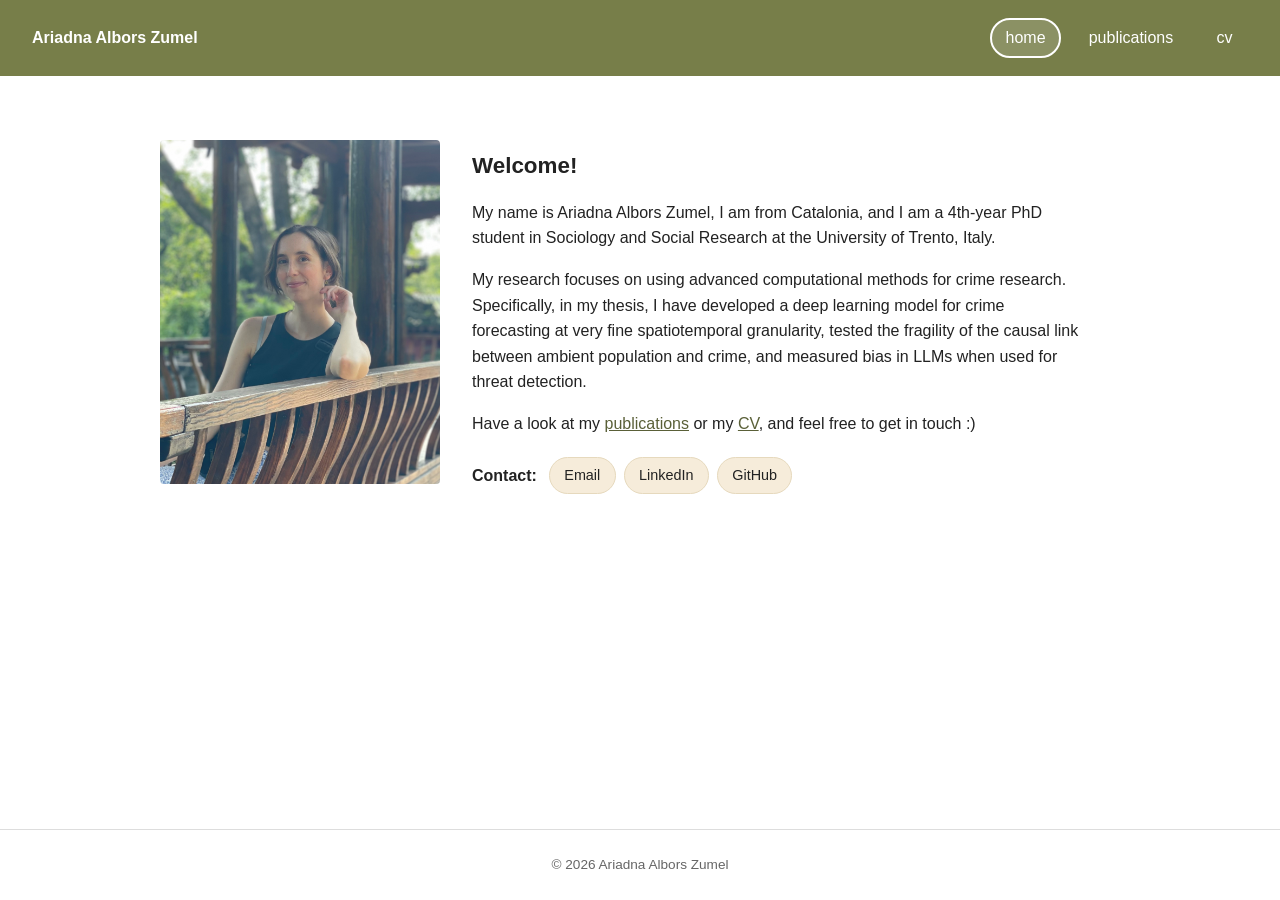
==== index.html @ 87ac3f18 "Update home intro: 4th-year PhD student, add smiley Co-Authored-By: Claude Sonnet 5 <noreply@anthrop" ====
<!DOCTYPE html>
<html lang="en">
<head>
  <meta charset="utf-8">
  <meta name="viewport" content="width=device-width, initial-scale=1">
  <title>Ariadna Albors Zumel</title>
  <link rel="stylesheet" href="style.css">
</head>
<body>
  <nav>
    <ul>
      <li class="brand"><a href="index.html">Ariadna Albors Zumel</a></li>
      <li><a href="index.html" aria-current="page">Home</a></li>
      <li><a href="publications.html">Publications</a></li>
      <li><a href="cv.html">CV</a></li>
    </ul>
  </nav>
  <main class="home">
    <div class="intro">
      <img class="intro-pic" src="assets/main_pic.jpg" alt="Ariadna Albors Zumel">
      <div class="intro-text">
        <h1>Welcome!</h1>
        <p>
          My name is Ariadna Albors Zumel, I am from Catalonia, and I am a
          4th-year PhD student in Sociology and Social Research at the University
          of Trento, Italy.
        </p>
        <p>
          My research focuses on using advanced computational methods for crime
          research. Specifically, in my thesis, I have developed a deep learning
          model for crime forecasting at very fine spatiotemporal granularity,
          tested the fragility of the causal link between ambient population and
          crime, and measured bias in LLMs when used for threat detection.
        </p>
        <p>
          Have a look at my <a href="publications.html">publications</a> or my
          <a href="cv.html">CV</a>, and feel free to get in touch :)
        </p>
        <div class="intro-contact">
          <span class="intro-contact-label">Contact:</span>
          <a class="btn btn-slim" href="mailto:ariadna.alborszumel@unitn.it">Email</a>
          <a class="btn btn-slim" href="https://it.linkedin.com/in/ariadnaaz"
             target="_blank" rel="noopener">LinkedIn</a>
          <a class="btn btn-slim" href="https://github.com/Ariadnaaz"
             target="_blank" rel="noopener">GitHub</a>
        </div>
      </div>
    </div>
  </main>
  <footer>
    &copy; 2026 Ariadna Albors Zumel
  </footer>
</body>
</html>
---- style.css ----
:root {
  --nav-bg: #777E49;
  --nav-fg: #ffffff;
  --text: #222222;
  --bg: #ffffff;
  --link: #5a6038;
  --font-body: Arial, Helvetica, sans-serif;
  --column-width: 42rem;
  --home-width: 58rem;
  --nav-pad-x: 2rem;
  --muted: #666666;
  --rule: #dddddd;
  --card-bg: #f6ecda;
  --card-border: #e6d9bd;
}

* {
  box-sizing: border-box;
}

body {
  margin: 0;
  font-family: var(--font-body);
  color: var(--text);
  background: var(--bg);
  line-height: 1.6;
  min-height: 100vh;
  display: flex;
  flex-direction: column;
}

main {
  flex: 1 0 auto;
}

nav {
  background: var(--nav-bg);
  padding: 1.15rem var(--nav-pad-x);
}

nav ul {
  list-style: none;
  margin: 0;
  padding: 0;
  display: flex;
  gap: 0.75rem;
  align-items: center;
}

nav .brand {
  font-weight: bold;
  margin-right: auto;
}

nav li:not(.brand) {
  text-transform: lowercase;
}

nav a {
  color: var(--nav-fg);
  text-decoration: none;
}

nav .brand a:hover {
  text-decoration: underline;
}

nav li:not(.brand) a {
  display: inline-block;
  padding: 0.3rem 0.85rem;
  border: 2px solid transparent;
  border-radius: 999px;
  transition: border-color 0.15s ease, background-color 0.15s ease;
}

nav li:not(.brand) a:hover {
  border-color: rgba(255, 255, 255, 0.6);
}

nav li:not(.brand) a[aria-current="page"] {
  border-color: var(--nav-fg);
  background: rgba(255, 255, 255, 0.15);
}

main {
  max-width: var(--column-width);
  margin: 0 auto;
  padding: 2rem 1.5rem;
}

a {
  color: var(--link);
}

footer {
  flex-shrink: 0;
  padding: 1.5rem;
  border-top: 1px solid var(--rule);
  color: var(--muted);
  font-size: 0.85rem;
  text-align: center;
}

.intro {
  display: flex;
  gap: 2rem;
  align-items: flex-start;
}

.intro-pic {
  width: 280px;
  flex-shrink: 0;
  border-radius: 4px;
  margin-left: -2.5rem;
  margin-top: 2rem;
}

.intro-text {
  margin-top: 2.5rem;
}

.intro-text h1 {
  margin-top: 0;
  font-size: 1.4rem;
}

.intro-contact {
  display: flex;
  flex-wrap: wrap;
  align-items: center;
  gap: 0.5rem;
  margin-top: 1.25rem;
}

.intro-contact-label {
  font-weight: bold;
  margin-right: 0.25rem;
}

.btn-slim {
  padding: 0.1rem 0.7rem;
  font-size: 0.8rem;
}

@media (max-width: 40rem) {
  .intro {
    flex-direction: column;
    align-items: center;
    text-align: center;
  }
}

main.home {
  max-width: var(--home-width);
}

/* CV page */
main.cv {
  max-width: var(--home-width);
}

.cv-header {
  display: flex;
  justify-content: space-between;
  align-items: center;
  gap: 1.5rem;
  flex-wrap: wrap;
  margin-top: 1.4rem;
  margin-bottom: 0.75rem;
}

.cv-header h1 {
  margin: 0;
}

.cv-header .btn {
  flex-shrink: 0;
}

.cv section {
  margin-top: 2.5rem;
}

.cv section:first-of-type {
  margin-top: 0;
}

.cv h2 {
  color: var(--nav-bg);
  border-bottom: 2px solid var(--nav-bg);
  padding-bottom: 0.2rem;
  margin-bottom: 1.25rem;
}

.cv h3 {
  margin: 1.5rem 0 0.85rem;
  font-size: 1rem;
  color: var(--text);
}

.cv-h3-note {
  font-weight: normal;
}

.cv-tl-track .cv-ay {
  position: relative;
  margin-bottom: 1.7rem;
}

.cv-tl-track .cv-ay:last-child {
  margin-bottom: 0;
}

.cv-tl-track .cv-ay .cv-entry {
  margin-bottom: 0.15rem;
}

.cv-tl-track .cv-ay .cv-entry:last-child {
  margin-bottom: 0;
}

.cv-ay-label {
  position: absolute;
  right: calc(100% + 7.5rem);
  top: 50%;
  transform: translateY(-50%);
  white-space: nowrap;
  text-align: right;
  font-size: 0.9rem;
  font-weight: bold;
  color: var(--muted);
}

.cv-tl-track .cv-role-pos {
  font-weight: normal;
  color: var(--text);
}

.cv-entry {
  margin-bottom: 1.25rem;
}

.cv-entry-head {
  display: flex;
  justify-content: space-between;
  gap: 1rem;
  flex-wrap: wrap;
}

.cv-role {
  font-weight: bold;
}

.cv-date {
  color: var(--muted);
  white-space: nowrap;
}

.cv-place {
  color: var(--muted);
  font-style: italic;
}

.cv-entry ul,
.cv-pubs {
  margin: 0.4rem 0 0;
  padding-left: 1.2rem;
}

.cv-entry > p {
  margin: 0.3rem 0 0;
}

.cv-pubs li {
  margin-bottom: 0.7rem;
}

.cv-tags {
  list-style: none;
  margin: 0;
  padding: 0;
  display: flex;
  flex-wrap: wrap;
  gap: 0.4rem;
}

.cv-tags li {
  background: var(--nav-bg);
  color: #fff;
  border-radius: 999px;
  padding: 0.05rem 0.7rem;
  font-size: 0.85rem;
}

.cv-langs li {
  padding: 0;
  background: none;
  display: flex;
  overflow: hidden;
}

.cv-langs .lang {
  background: var(--nav-bg);
  color: #fff;
  padding: 0.05rem 0.7rem;
}

.cv-langs .level {
  background: var(--card-bg);
  color: var(--text);
  padding: 0.05rem 0.7rem;
}

/* CV timeline (Education, Professional Experience, Teaching, Presentations) */
.cv-tl-track {
  position: relative;
  margin-left: 14rem;
  padding-left: 1.75rem;
  border-left: 2px solid var(--nav-bg);
}

.cv-tl-track .cv-entry {
  position: relative;
  margin-bottom: 1.4rem;
}

.cv-tl-track .cv-entry:last-child {
  margin-bottom: 0;
}

.cv-tl-track .cv-entry::before {
  content: "";
  position: absolute;
  left: calc(-1.75rem - 1px);
  top: 0.5rem;
  width: 11px;
  height: 11px;
  border-radius: 50%;
  background: var(--nav-bg);
  border: 2px solid var(--bg);
  transform: translateX(-50%);
}

.cv-tl-track .cv-entry-head {
  display: block;
}

.cv-tl-track .cv-role {
  color: var(--nav-bg);
}

.cv-tl-track .cv-date {
  position: absolute;
  right: calc(100% + 3rem);
  top: 0.2rem;
  white-space: nowrap;
  text-align: right;
}

.cv-tl-confs .cv-tl-track .cv-date {
  font-weight: bold;
  color: var(--text);
}

@media (max-width: 40rem) {
  .cv-entry-head {
    flex-direction: column;
    gap: 0;
  }

  .cv-tl-track {
    margin-left: 0;
    padding-left: 1rem;
  }

  .cv-tl-track .cv-date {
    position: static;
    width: auto;
    text-align: left;
    display: block;
  }

  .cv-tl-track .cv-entry::before {
    display: none;
  }

  .cv-ay-label {
    position: static;
    transform: none;
    width: auto;
    text-align: left;
    display: block;
    margin-bottom: 0.35rem;
  }
}

/* Publications page */
main.pubs {
  max-width: var(--home-width);
}

.pubs h1 {
  margin: 1.4rem 0 0.75rem;
}

.pubs section {
  margin-top: 2.5rem;
}

.pubs section:first-of-type {
  margin-top: 0;
}

.pubs h2 {
  color: var(--nav-bg);
  border-bottom: 2px solid var(--nav-bg);
  padding-bottom: 0.2rem;
  margin-bottom: 1.25rem;
}

.pub {
  display: flex;
  gap: 1.5rem;
  align-items: flex-start;
  background: transparent;
  border: 2px solid var(--nav-bg);
  border-radius: 10px;
  padding: 1.4rem;
  margin-bottom: 1.5rem;
}

.pub-main {
  flex: 1;
  min-width: 0;
}

.pub-main > :last-child {
  margin-bottom: 0;
}

.pub-title {
  margin: 0 0 0.4rem;
  font-size: 1.1rem;
}

.pub-authors {
  margin: 0 0 0.15rem;
}

.pub-venue {
  margin: 0 0 0.9rem;
  font-style: italic;
  color: var(--muted);
}

.pub-actions {
  display: flex;
  flex-wrap: wrap;
  gap: 0.6rem;
  align-items: center;
}

.pub-abstract {
  display: contents;
}

.pub-abstract summary {
  list-style: none;
  cursor: pointer;
}

.pub-abstract summary::-webkit-details-marker {
  display: none;
}

.pub-abstract-body {
  order: 1;
  flex-basis: 100%;
  margin-top: 0.75rem;
}

.pub-abstract-body p {
  margin: 0;
  font-size: 0.95rem;
}

.pub-fig-link {
  width: 240px;
  flex-shrink: 0;
  align-self: center;
  display: block;
  background: #fff;
  padding: 0.6rem;
  border: 1px solid var(--card-border);
  border-radius: 8px;
}

.pub-fig {
  display: block;
  width: 100%;
  border-radius: 4px;
}

.btn {
  display: inline-block;
  padding: 0.4rem 0.9rem;
  border: 1px solid var(--card-border);
  border-radius: 999px;
  background: var(--card-bg);
  color: var(--text);
  font: inherit;
  font-size: 0.9rem;
  text-decoration: none;
  cursor: pointer;
  white-space: nowrap;
}

.btn:hover {
  background: var(--nav-bg);
  color: #fff;
}

.pub-abstract[open] summary.btn {
  background: var(--nav-bg);
  color: #fff;
}

@media (max-width: 40rem) {
  .pub {
    flex-direction: column;
  }

  .pub-fig-link {
    width: 100%;
    order: -1;
  }
}
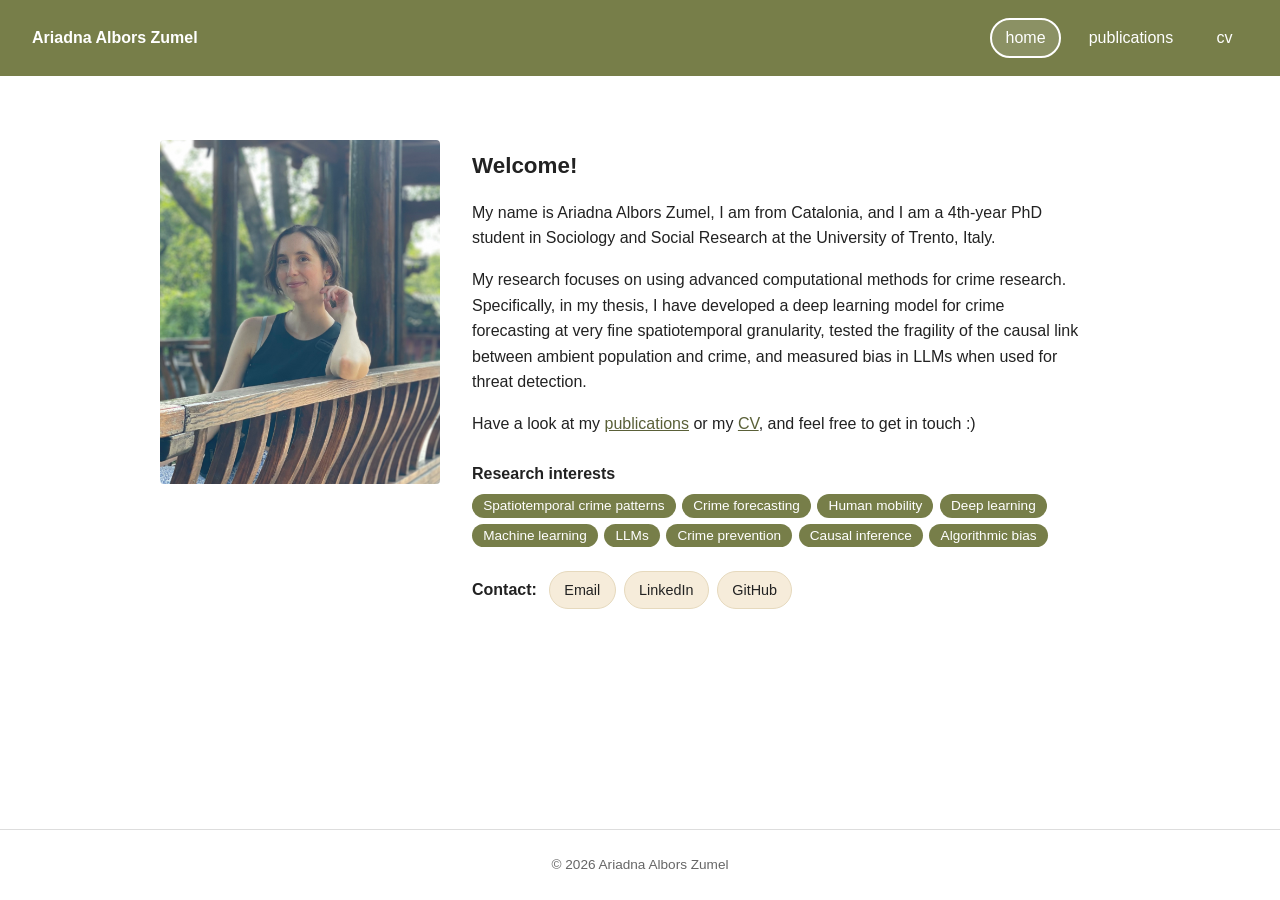
==== commit 01cab044: "Move Research Interests to the home page Pills under the intro on the home page; section removed fro" ====
--- a/index.html
+++ b/index.html
@@ -36,6 +36,20 @@
           Have a look at my <a href="publications.html">publications</a> or my
           <a href="cv.html">CV</a>, and feel free to get in touch :)
         </p>
+        <div class="intro-interests">
+          <p class="intro-interests-label">Research interests</p>
+          <ul class="cv-tags">
+            <li>Spatiotemporal crime patterns</li>
+            <li>Crime forecasting</li>
+            <li>Human mobility</li>
+            <li>Deep learning</li>
+            <li>Machine learning</li>
+            <li>LLMs</li>
+            <li>Crime prevention</li>
+            <li>Causal inference</li>
+            <li>Algorithmic bias</li>
+          </ul>
+        </div>
         <div class="intro-contact">
           <span class="intro-contact-label">Contact:</span>
           <a class="btn btn-slim" href="mailto:ariadna.alborszumel@unitn.it">Email</a>
--- a/style.css
+++ b/style.css
@@ -124,12 +124,21 @@
   font-size: 1.4rem;
 }
 
+.intro-interests {
+  margin-top: 1.5rem;
+}
+
+.intro-interests-label {
+  font-weight: bold;
+  margin: 0 0 0.5rem;
+}
+
 .intro-contact {
   display: flex;
   flex-wrap: wrap;
   align-items: center;
   gap: 0.5rem;
-  margin-top: 1.25rem;
+  margin-top: 1.5rem;
 }
 
 .intro-contact-label {
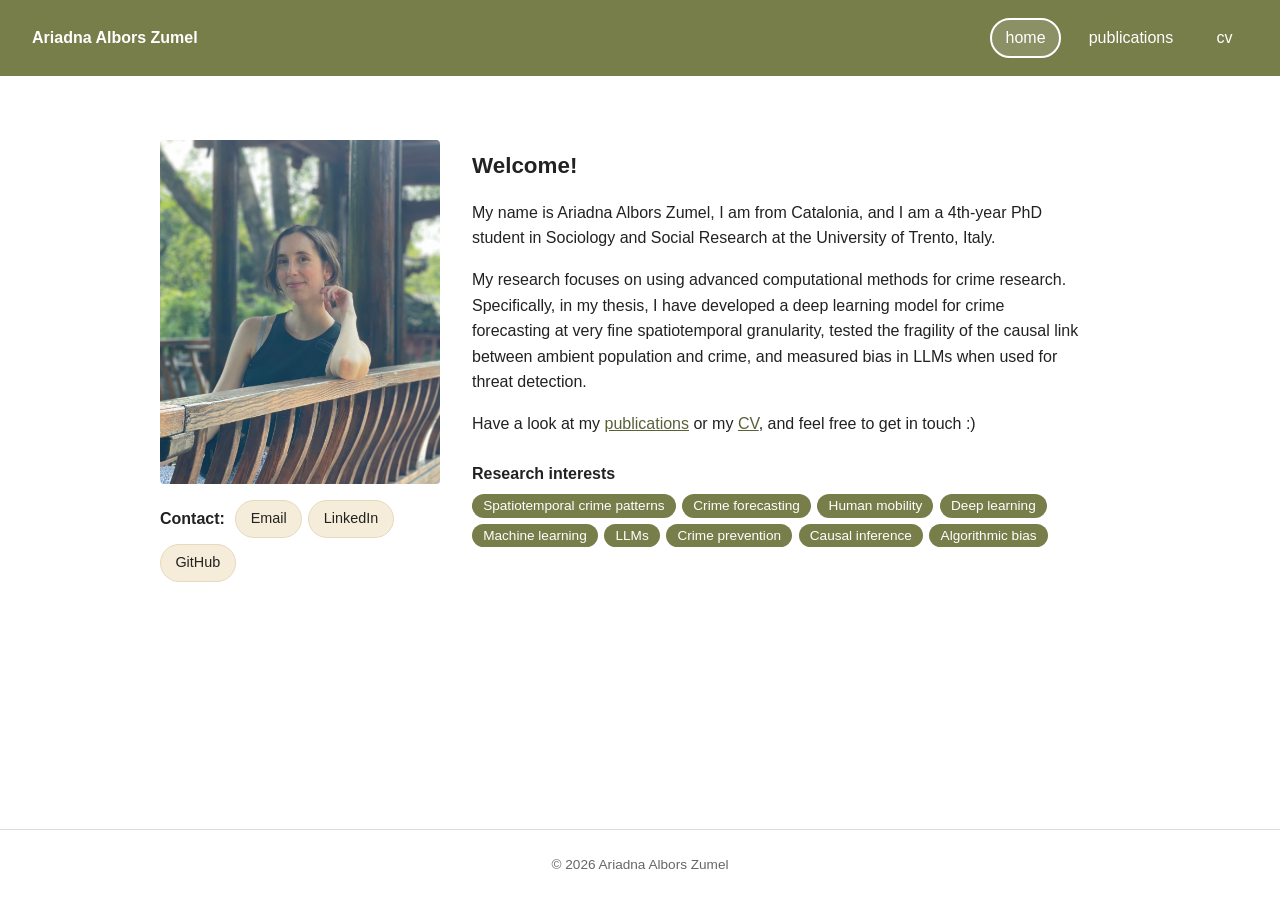
==== commit 5882643e: "Move contact block under the photo to balance the home page Co-Authored-By: Claude Sonnet 5 <noreply" ====
--- a/index.html
+++ b/index.html
@@ -17,7 +17,17 @@
   </nav>
   <main class="home">
     <div class="intro">
-      <img class="intro-pic" src="assets/main_pic.jpg" alt="Ariadna Albors Zumel">
+      <div class="intro-left">
+        <img class="intro-pic" src="assets/main_pic.jpg" alt="Ariadna Albors Zumel">
+        <div class="intro-contact">
+          <span class="intro-contact-label">Contact:</span>
+          <a class="btn btn-slim" href="mailto:ariadna.alborszumel@unitn.it">Email</a>
+          <a class="btn btn-slim" href="https://it.linkedin.com/in/ariadnaaz"
+             target="_blank" rel="noopener">LinkedIn</a>
+          <a class="btn btn-slim" href="https://github.com/Ariadnaaz"
+             target="_blank" rel="noopener">GitHub</a>
+        </div>
+      </div>
       <div class="intro-text">
         <h1>Welcome!</h1>
         <p>
@@ -50,14 +60,6 @@
             <li>Algorithmic bias</li>
           </ul>
         </div>
-        <div class="intro-contact">
-          <span class="intro-contact-label">Contact:</span>
-          <a class="btn btn-slim" href="mailto:ariadna.alborszumel@unitn.it">Email</a>
-          <a class="btn btn-slim" href="https://it.linkedin.com/in/ariadnaaz"
-             target="_blank" rel="noopener">LinkedIn</a>
-          <a class="btn btn-slim" href="https://github.com/Ariadnaaz"
-             target="_blank" rel="noopener">GitHub</a>
-        </div>
       </div>
     </div>
   </main>
--- a/style.css
+++ b/style.css
@@ -107,12 +107,17 @@
   align-items: flex-start;
 }
 
-.intro-pic {
+.intro-left {
+  flex-shrink: 0;
   width: 280px;
-  flex-shrink: 0;
-  border-radius: 4px;
   margin-left: -2.5rem;
   margin-top: 2rem;
+}
+
+.intro-pic {
+  display: block;
+  width: 100%;
+  border-radius: 4px;
 }
 
 .intro-text {
@@ -137,8 +142,8 @@
   display: flex;
   flex-wrap: wrap;
   align-items: center;
-  gap: 0.5rem;
-  margin-top: 1.5rem;
+  gap: 0.4rem;
+  margin-top: 1rem;
 }
 
 .intro-contact-label {
@@ -156,6 +161,16 @@
     flex-direction: column;
     align-items: center;
     text-align: center;
+  }
+
+  .intro-left {
+    width: 100%;
+    max-width: 280px;
+    margin-left: 0;
+  }
+
+  .intro-contact {
+    justify-content: center;
   }
 }
 
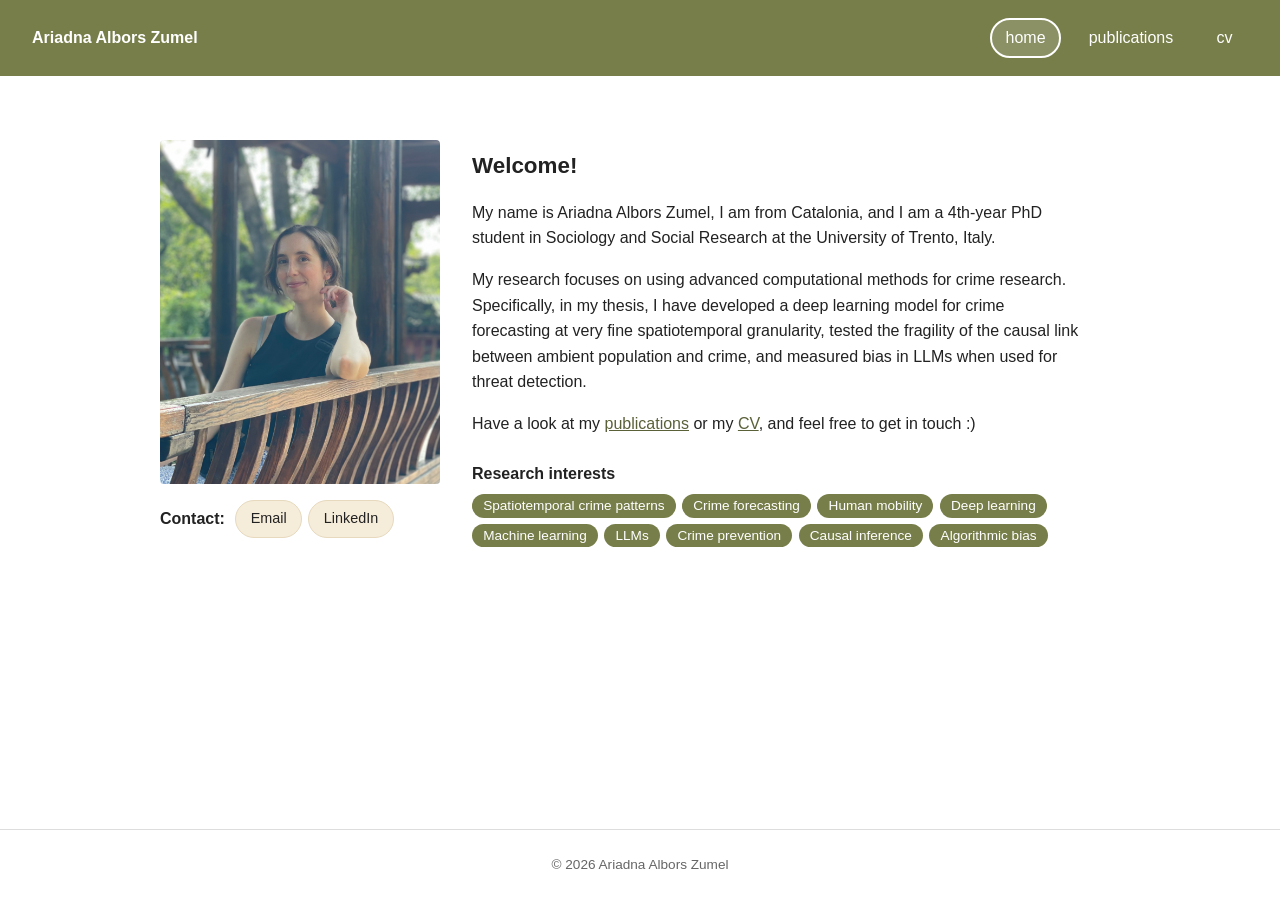
==== commit 95e79235: "Remove GitHub from home contact buttons Co-Authored-By: Claude Sonnet 5 <noreply@anthropic.com>  Cla" ====
--- a/index.html
+++ b/index.html
@@ -24,8 +24,6 @@
           <a class="btn btn-slim" href="mailto:ariadna.alborszumel@unitn.it">Email</a>
           <a class="btn btn-slim" href="https://it.linkedin.com/in/ariadnaaz"
              target="_blank" rel="noopener">LinkedIn</a>
-          <a class="btn btn-slim" href="https://github.com/Ariadnaaz"
-             target="_blank" rel="noopener">GitHub</a>
         </div>
       </div>
       <div class="intro-text">
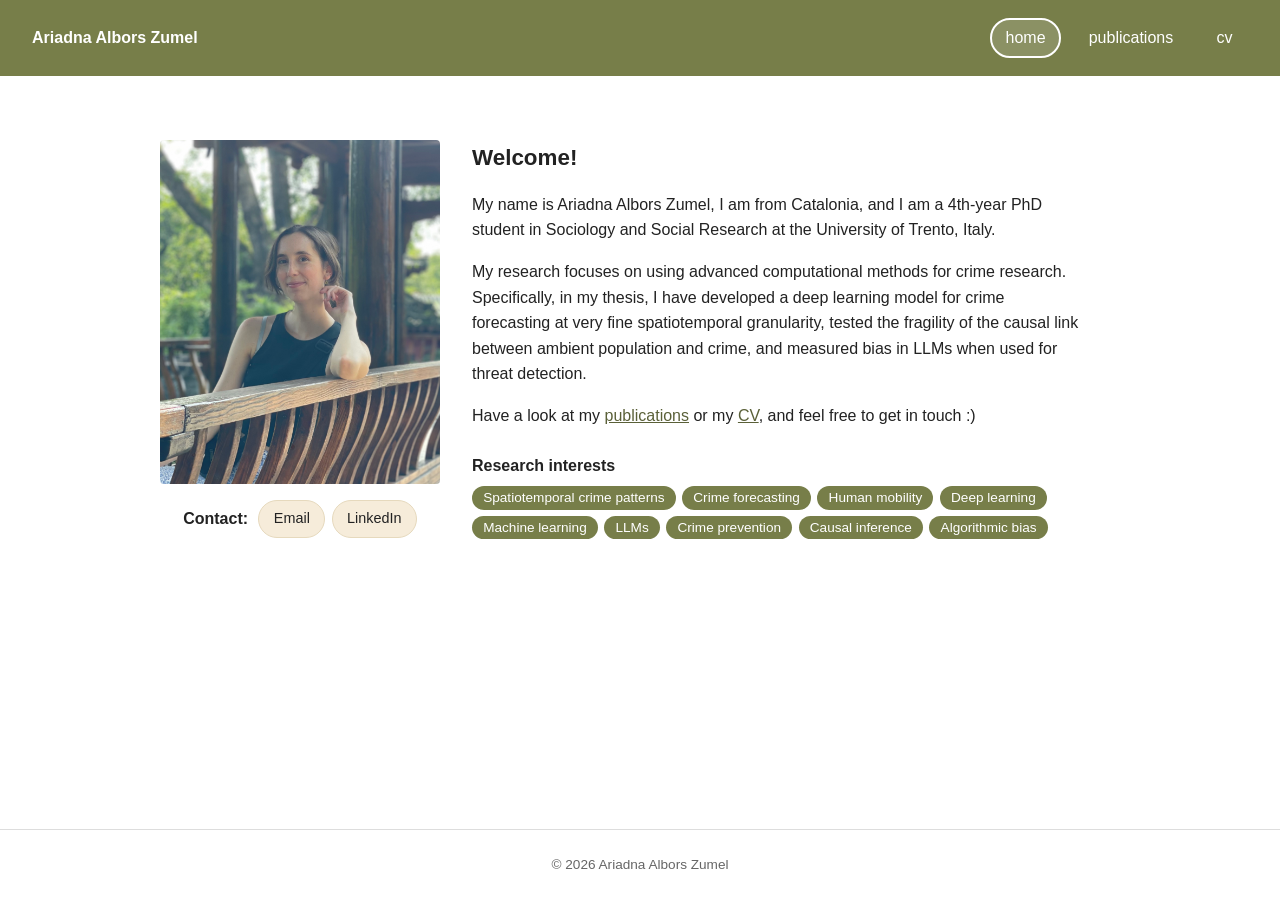
==== commit 8589096d: "Add mobile hamburger menu to the nav On screens <=40rem the page links collapse behind a three-line " ====
--- a/index.html
+++ b/index.html
@@ -8,8 +8,12 @@
 </head>
 <body>
   <nav>
+    <a class="brand" href="index.html">Ariadna Albors Zumel</a>
+    <input type="checkbox" id="nav-toggle" class="nav-toggle">
+    <label for="nav-toggle" class="nav-toggle-btn" aria-label="Toggle menu">
+      <span></span><span></span><span></span>
+    </label>
     <ul>
-      <li class="brand"><a href="index.html">Ariadna Albors Zumel</a></li>
       <li><a href="index.html" aria-current="page">Home</a></li>
       <li><a href="publications.html">Publications</a></li>
       <li><a href="cv.html">CV</a></li>
--- a/style.css
+++ b/style.css
@@ -12,6 +12,7 @@
   --rule: #dddddd;
   --card-bg: #f6ecda;
   --card-border: #e6d9bd;
+  --btn-active: #5B3000;
 }
 
 * {
@@ -36,6 +37,24 @@
 nav {
   background: var(--nav-bg);
   padding: 1.15rem var(--nav-pad-x);
+  display: flex;
+  flex-wrap: wrap;
+  align-items: center;
+  gap: 0.75rem;
+}
+
+nav a {
+  color: var(--nav-fg);
+  text-decoration: none;
+}
+
+nav .brand {
+  font-weight: bold;
+  margin-right: auto;
+}
+
+nav .brand:hover {
+  text-decoration: underline;
 }
 
 nav ul {
@@ -47,25 +66,11 @@
   align-items: center;
 }
 
-nav .brand {
-  font-weight: bold;
-  margin-right: auto;
-}
-
-nav li:not(.brand) {
+nav li {
   text-transform: lowercase;
 }
 
-nav a {
-  color: var(--nav-fg);
-  text-decoration: none;
-}
-
-nav .brand a:hover {
-  text-decoration: underline;
-}
-
-nav li:not(.brand) a {
+nav ul a {
   display: inline-block;
   padding: 0.3rem 0.85rem;
   border: 2px solid transparent;
@@ -73,13 +78,68 @@
   transition: border-color 0.15s ease, background-color 0.15s ease;
 }
 
-nav li:not(.brand) a:hover {
+nav ul a:hover {
   border-color: rgba(255, 255, 255, 0.6);
 }
 
-nav li:not(.brand) a[aria-current="page"] {
+nav ul a[aria-current="page"] {
   border-color: var(--nav-fg);
   background: rgba(255, 255, 255, 0.15);
+}
+
+/* Mobile hamburger menu — pure CSS, toggled by the hidden checkbox */
+.nav-toggle {
+  position: absolute;
+  width: 1px;
+  height: 1px;
+  opacity: 0;
+  pointer-events: none;
+}
+
+.nav-toggle-btn {
+  display: none;
+  flex-direction: column;
+  justify-content: center;
+  gap: 5px;
+  width: 2.5rem;
+  height: 2.5rem;
+  padding: 0.55rem;
+  cursor: pointer;
+  border: 2px solid transparent;
+  border-radius: 8px;
+}
+
+.nav-toggle-btn span {
+  display: block;
+  height: 2px;
+  background: var(--nav-fg);
+  border-radius: 2px;
+}
+
+.nav-toggle:focus-visible ~ .nav-toggle-btn {
+  border-color: var(--nav-fg);
+}
+
+@media (max-width: 40rem) {
+  .nav-toggle-btn {
+    display: flex;
+  }
+
+  nav ul {
+    display: none;
+    flex-basis: 100%;
+    flex-direction: column;
+    align-items: stretch;
+    gap: 0.3rem;
+  }
+
+  .nav-toggle:checked ~ ul {
+    display: flex;
+  }
+
+  nav ul a {
+    display: block;
+  }
 }
 
 main {
@@ -121,7 +181,7 @@
 }
 
 .intro-text {
-  margin-top: 2.5rem;
+  margin-top: 2rem;
 }
 
 .intro-text h1 {
@@ -142,6 +202,7 @@
   display: flex;
   flex-wrap: wrap;
   align-items: center;
+  justify-content: center;
   gap: 0.4rem;
   margin-top: 1rem;
 }
@@ -163,13 +224,28 @@
     text-align: center;
   }
 
+  /* Unwrap .intro-left so the photo and contact block become direct
+     flex items of .intro and can be reordered independently. */
   .intro-left {
+    display: contents;
+  }
+
+  .intro-pic {
+    order: 1;
     width: 100%;
     max-width: 280px;
-    margin-left: 0;
-  }
-
+    margin-top: 0;
+  }
+
+  .intro-text {
+    order: 2;
+    margin-top: 0;
+  }
+
+  /* Contact drops to the very end of the page on mobile. */
   .intro-contact {
+    order: 3;
+    margin-top: 0;
     justify-content: center;
   }
 }
@@ -443,9 +519,6 @@
 }
 
 .pub {
-  display: flex;
-  gap: 1.5rem;
-  align-items: flex-start;
   background: transparent;
   border: 2px solid var(--nav-bg);
   border-radius: 10px;
@@ -453,6 +526,12 @@
   margin-bottom: 1.5rem;
 }
 
+.pub-row {
+  display: flex;
+  gap: 1.5rem;
+  align-items: center;
+}
+
 .pub-main {
   flex: 1;
   min-width: 0;
@@ -498,9 +577,12 @@
 }
 
 .pub-abstract-body {
-  order: 1;
-  flex-basis: 100%;
-  margin-top: 0.75rem;
+  display: none;
+  margin-top: 0.9rem;
+}
+
+.pub-row:has(.pub-abstract[open]) + .pub-abstract-body {
+  display: block;
 }
 
 .pub-abstract-body p {
@@ -511,7 +593,6 @@
 .pub-fig-link {
   width: 240px;
   flex-shrink: 0;
-  align-self: center;
   display: block;
   background: #fff;
   padding: 0.6rem;
@@ -539,19 +620,21 @@
   white-space: nowrap;
 }
 
-.btn:hover {
-  background: var(--nav-bg);
+.btn:hover,
+.btn:active {
+  background: var(--btn-active);
   color: #fff;
 }
 
 .pub-abstract[open] summary.btn {
-  background: var(--nav-bg);
+  background: var(--btn-active);
   color: #fff;
 }
 
 @media (max-width: 40rem) {
-  .pub {
+  .pub-row {
     flex-direction: column;
+    align-items: stretch;
   }
 
   .pub-fig-link {
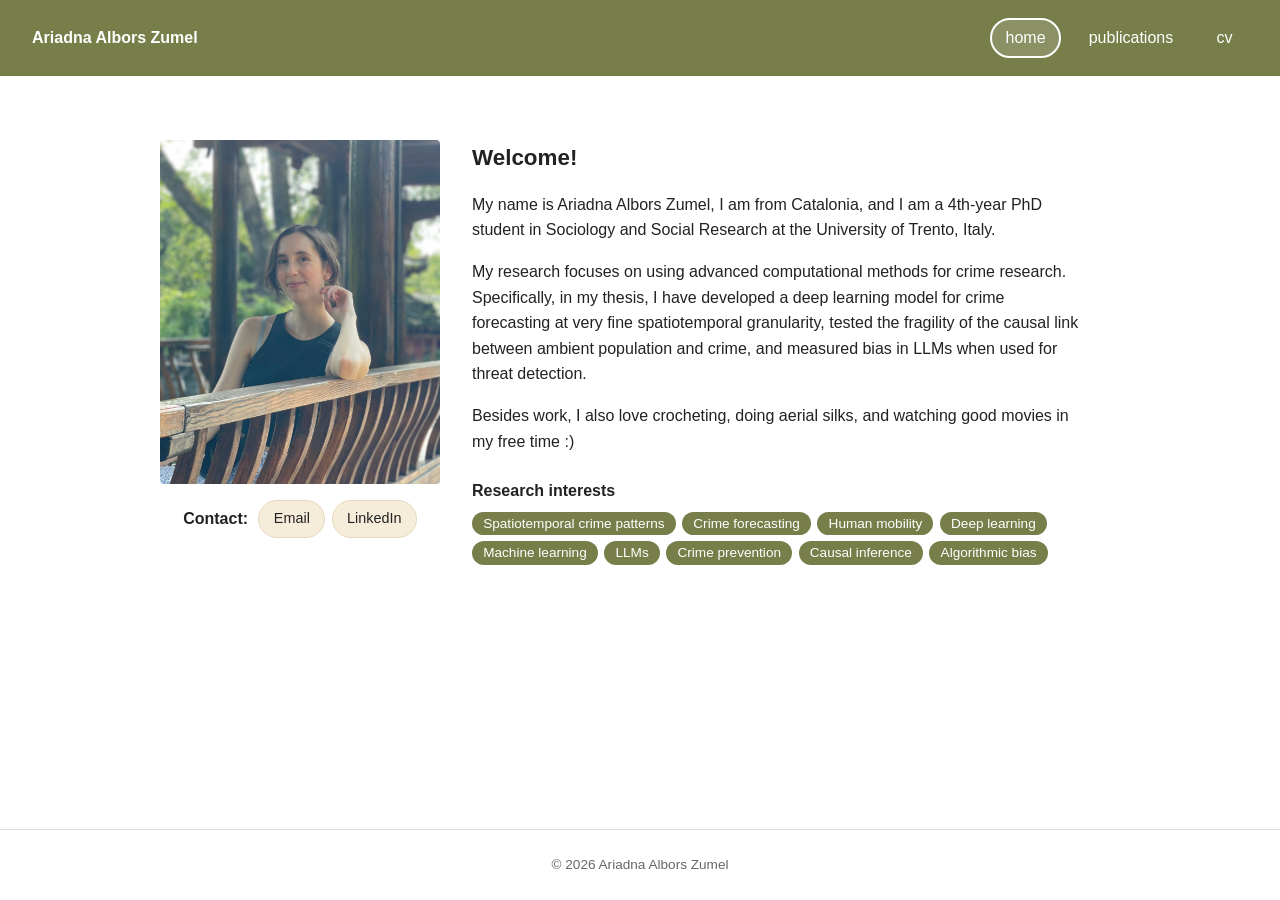
==== commit 705bdc74: "Swap the home closing line for a personal note Co-Authored-By: Claude Sonnet 5 <noreply@anthropic.co" ====
--- a/index.html
+++ b/index.html
@@ -45,8 +45,8 @@
           crime, and measured bias in LLMs when used for threat detection.
         </p>
         <p>
-          Have a look at my <a href="publications.html">publications</a> or my
-          <a href="cv.html">CV</a>, and feel free to get in touch :)
+          Besides work, I also love crocheting, doing aerial silks, and
+          watching good movies in my free time :)
         </p>
         <div class="intro-interests">
           <p class="intro-interests-label">Research interests</p>
--- a/style.css
+++ b/style.css
@@ -101,12 +101,12 @@
   flex-direction: column;
   justify-content: center;
   gap: 5px;
-  width: 2.5rem;
-  height: 2.5rem;
-  padding: 0.55rem;
+  width: 2.4rem;
+  height: 2.4rem;
+  padding: 0.5rem;
   cursor: pointer;
-  border: 2px solid transparent;
-  border-radius: 8px;
+  border: 2px solid rgba(255, 255, 255, 0.55);
+  border-radius: 4px;
 }
 
 .nav-toggle-btn span {
@@ -121,13 +121,30 @@
 }
 
 @media (max-width: 40rem) {
+  /* Brand stays centered across the whole bar; the toggle button floats
+     over the right edge and doesn't shift it. */
+  nav {
+    position: relative;
+    justify-content: center;
+    padding-left: 1.25rem;
+    padding-right: 1.25rem;
+  }
+
+  nav .brand {
+    margin: 0;
+    text-align: center;
+  }
+
   .nav-toggle-btn {
     display: flex;
+    position: absolute;
+    top: 0.75rem;
+    right: 1rem;
   }
 
   nav ul {
+    flex-basis: 100%;
     display: none;
-    flex-basis: 100%;
     flex-direction: column;
     align-items: stretch;
     gap: 0.3rem;
@@ -135,6 +152,9 @@
 
   .nav-toggle:checked ~ ul {
     display: flex;
+    border-top: 1px solid rgba(255, 255, 255, 0.35);
+    margin-top: 0.15rem;
+    padding-top: 0.7rem;
   }
 
   nav ul a {
@@ -233,7 +253,7 @@
   .intro-pic {
     order: 1;
     width: 100%;
-    max-width: 280px;
+    max-width: 240px;
     margin-top: 0;
   }
 
@@ -468,20 +488,40 @@
     gap: 0;
   }
 
+  /* Keep the desktop timeline on mobile: line, dots and a left-hand date
+     column. Just narrow that column and let the dates wrap so they fit. */
   .cv-tl-track {
-    margin-left: 0;
-    padding-left: 1rem;
+    margin-left: 6.25rem;
+    padding-left: 1.1rem;
   }
 
   .cv-tl-track .cv-date {
-    position: static;
-    width: auto;
+    right: calc(100% + 1.3rem);
+    width: 5.5rem;
+    font-size: 0.9rem;
+    white-space: normal;
+    hyphens: none;
+  }
+
+  /* Month-year ranges wrap onto two lines, so left-align them; the
+     shorter single-token dates elsewhere stay right-aligned to the rail. */
+  .cv-tl-ranges .cv-tl-track .cv-date {
     text-align: left;
-    display: block;
+  }
+
+  /* Honors, Presentations and Teaching: shorter dates, narrower box. */
+  .cv-tl:not(.cv-tl-ranges) .cv-tl-track .cv-date {
+    width: 4.5rem;
+    right: calc(100% + 1.7rem);
+  }
+
+  /* Honors and Teaching dates are single tokens — never wrap them. */
+  .cv-tl:not(.cv-tl-ranges):not(.cv-tl-confs) .cv-tl-track .cv-date {
+    white-space: nowrap;
   }
 
   .cv-tl-track .cv-entry::before {
-    display: none;
+    left: calc(-1.1rem - 1px);
   }
 
   .cv-ay-label {
@@ -490,7 +530,7 @@
     width: auto;
     text-align: left;
     display: block;
-    margin-bottom: 0.35rem;
+    margin-bottom: 0.5rem;
   }
 }
 
@@ -588,6 +628,15 @@
 .pub-abstract-body p {
   margin: 0;
   font-size: 0.95rem;
+  color: var(--muted);
+}
+
+.pub-abstract-body p + p {
+  margin-top: 0.6rem;
+}
+
+.pub-abstract-body strong {
+  color: var(--text);
 }
 
 .pub-fig-link {
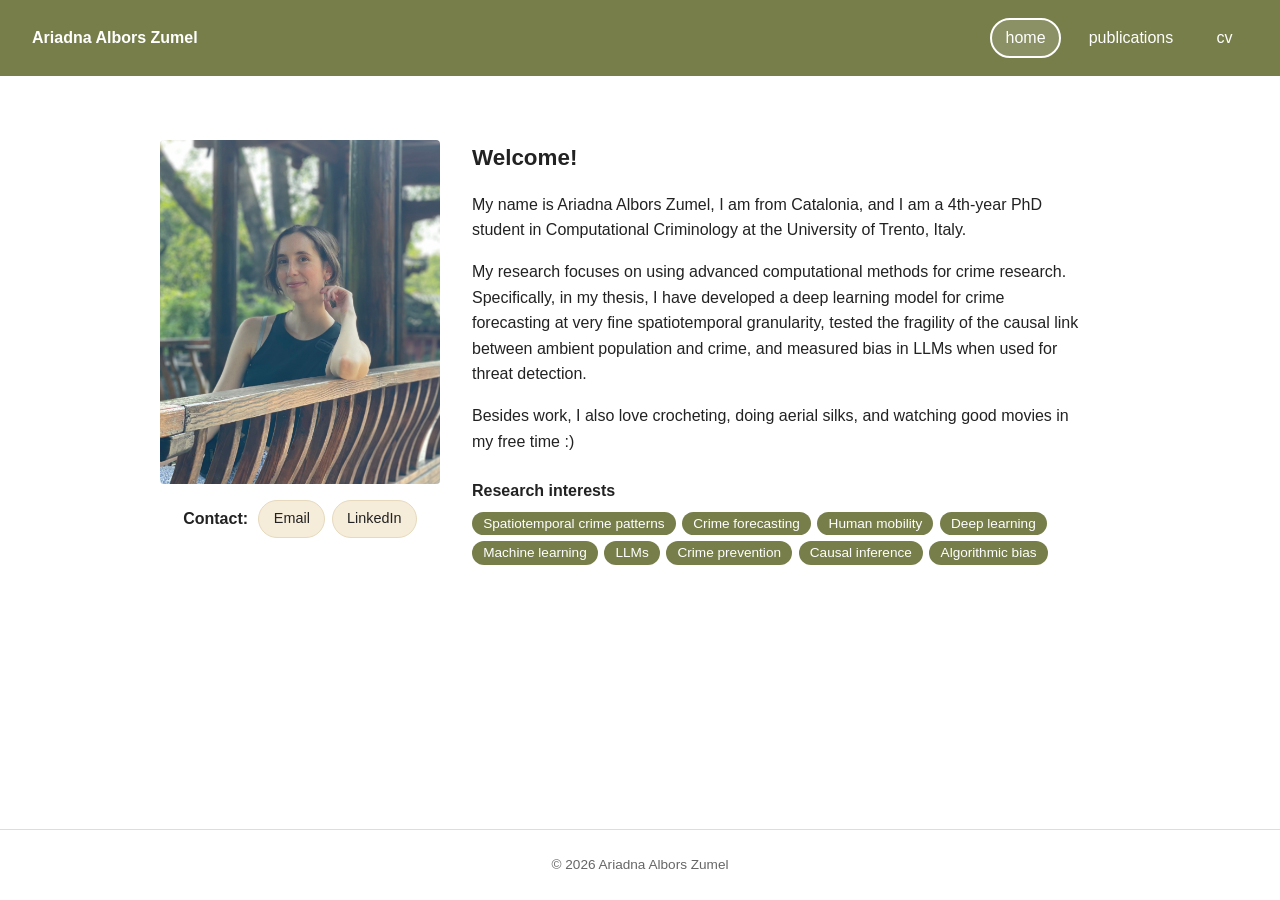
==== commit 895b4693: "Move Machine Hunch paper to under review and describe PhD as Computational Criminology Co-Authored-B" ====
--- a/index.html
+++ b/index.html
@@ -4,7 +4,47 @@
   <meta charset="utf-8">
   <meta name="viewport" content="width=device-width, initial-scale=1">
   <title>Ariadna Albors Zumel</title>
+  <meta name="description" content="Ariadna Albors Zumel is a PhD student in Computational Criminology at the University of Trento, researching crime forecasting, spatiotemporal crime patterns, and algorithmic bias using deep learning and causal inference.">
+  <link rel="canonical" href="https://ariadnaaz.github.io/">
+  <meta property="og:type" content="profile">
+  <meta property="og:title" content="Ariadna Albors Zumel">
+  <meta property="og:description" content="PhD student in Computational Criminology at the University of Trento, researching crime forecasting, spatiotemporal crime patterns, and algorithmic bias.">
+  <meta property="og:url" content="https://ariadnaaz.github.io/">
+  <meta property="og:image" content="https://ariadnaaz.github.io/assets/main_pic.jpg">
+  <meta name="twitter:card" content="summary">
+  <meta name="twitter:title" content="Ariadna Albors Zumel">
+  <meta name="twitter:description" content="PhD student in Computational Criminology at the University of Trento, researching crime forecasting, spatiotemporal crime patterns, and algorithmic bias.">
+  <meta name="twitter:image" content="https://ariadnaaz.github.io/assets/main_pic.jpg">
   <link rel="stylesheet" href="style.css">
+  <script type="application/ld+json">
+  {
+    "@context": "https://schema.org",
+    "@type": "Person",
+    "name": "Ariadna Albors Zumel",
+    "url": "https://ariadnaaz.github.io/",
+    "image": "https://ariadnaaz.github.io/assets/main_pic.jpg",
+    "jobTitle": "PhD Student in Computational Criminology",
+    "affiliation": {
+      "@type": "CollegeOrUniversity",
+      "name": "University of Trento"
+    },
+    "email": "mailto:ariadna.alborszumel@unitn.it",
+    "sameAs": [
+      "https://it.linkedin.com/in/ariadnaaz"
+    ],
+    "knowsAbout": [
+      "Spatiotemporal crime patterns",
+      "Crime forecasting",
+      "Human mobility",
+      "Deep learning",
+      "Machine learning",
+      "LLMs",
+      "Crime prevention",
+      "Causal inference",
+      "Algorithmic bias"
+    ]
+  }
+  </script>
 </head>
 <body>
   <nav>
@@ -34,7 +74,7 @@
         <h1>Welcome!</h1>
         <p>
           My name is Ariadna Albors Zumel, I am from Catalonia, and I am a
-          4th-year PhD student in Sociology and Social Research at the University
+          4th-year PhD student in Computational Criminology at the University
           of Trento, Italy.
         </p>
         <p>
--- a/style.css
+++ b/style.css
@@ -584,6 +584,7 @@
 .pub-title {
   margin: 0 0 0.4rem;
   font-size: 1.1rem;
+  color: var(--link);
 }
 
 .pub-authors {
